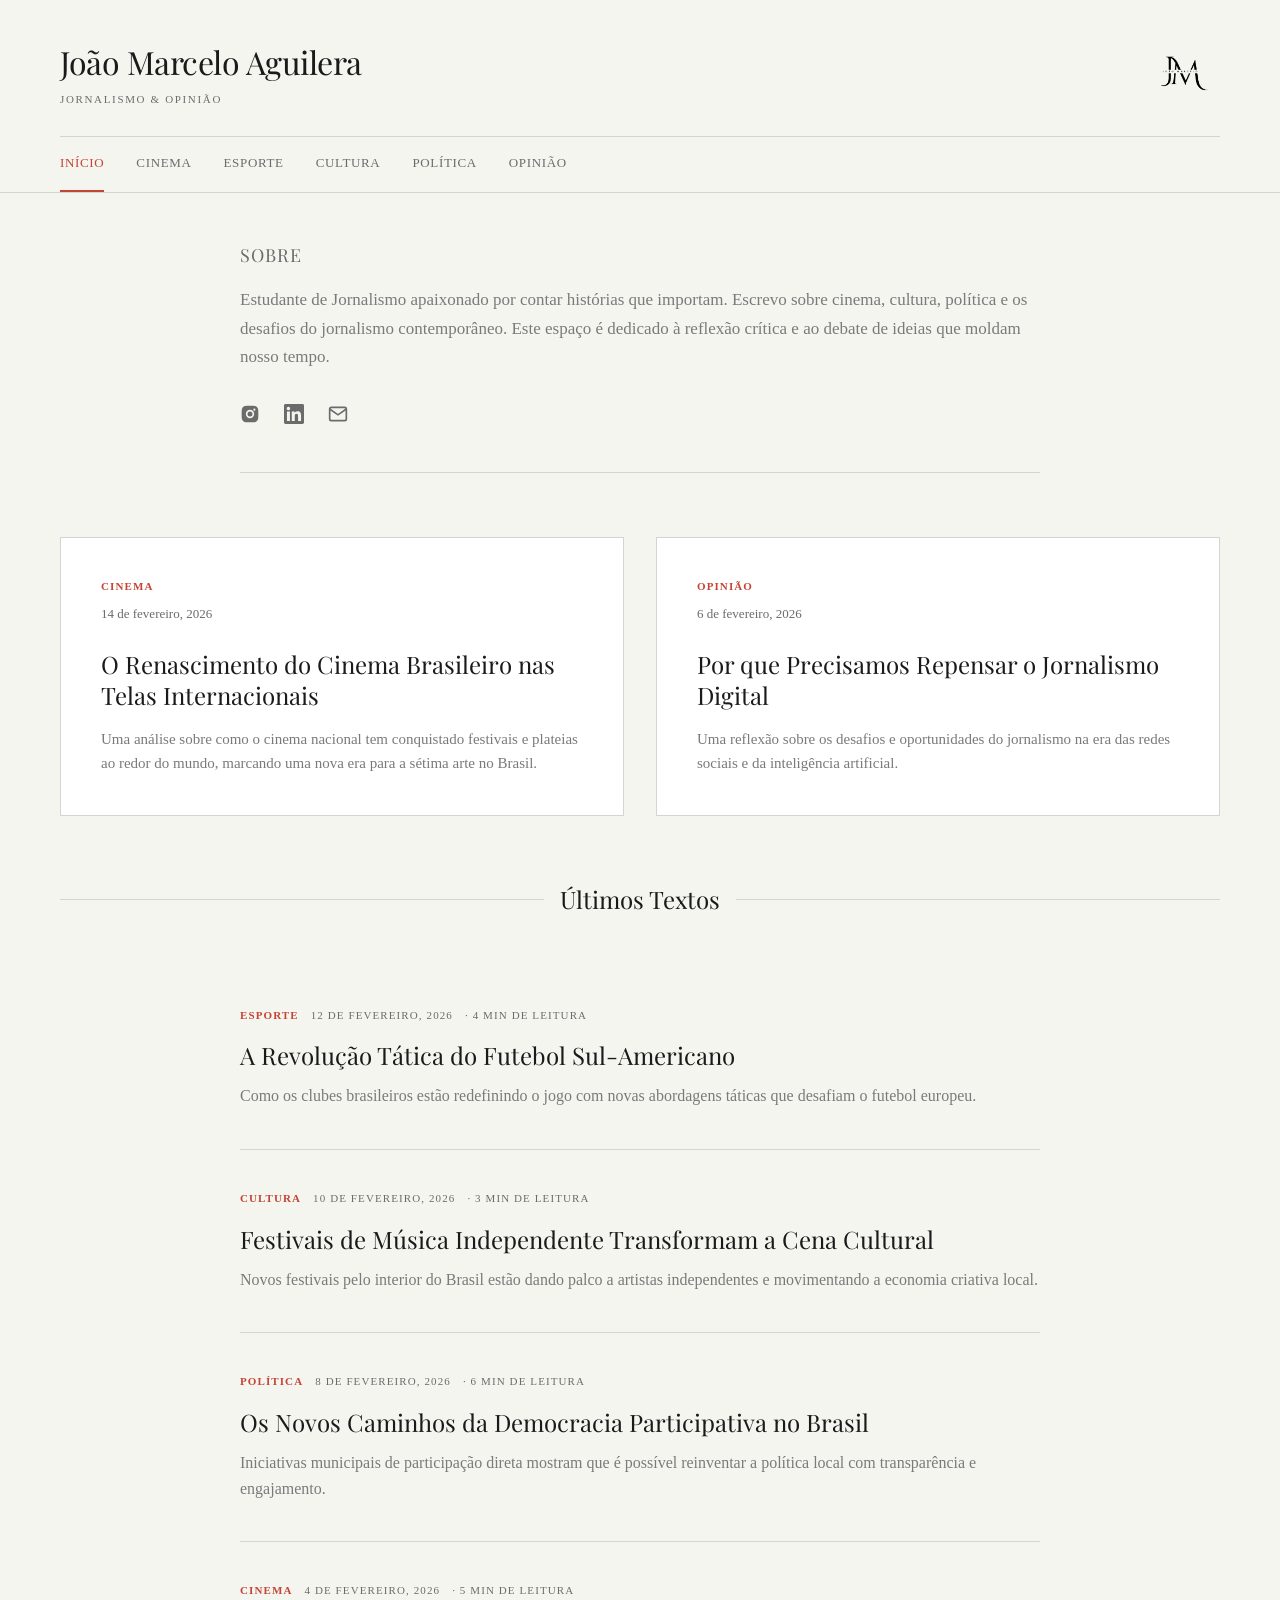
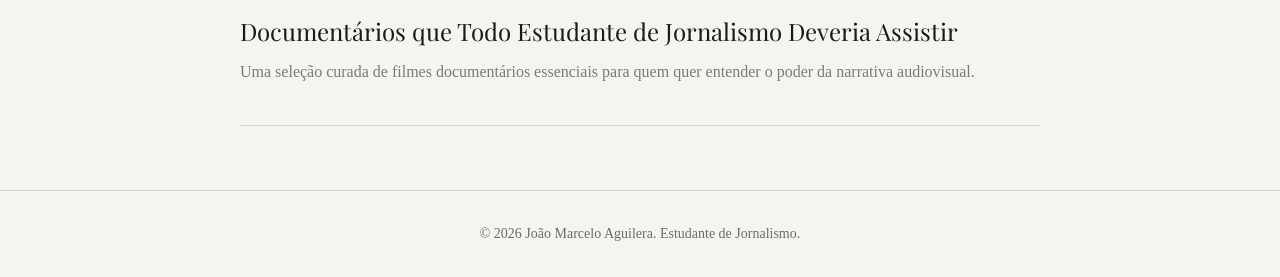
==== index.html @ bf72ec1d "first commit" ====
<!DOCTYPE html>
<html lang="pt-BR">
<head>
    <meta charset="UTF-8">
    <meta name="viewport" content="width=device-width, initial-scale=1.0">
    <title>João Marcelo Aguilera - Blog de Jornalismo</title>
    <link rel="icon" type="image/png" href="src/images/jm-favicon.png">
    <link rel="preconnect" href="https://fonts.googleapis.com">
    <link rel="preconnect" href="https://fonts.gstatic.com" crossorigin>
    <link href="https://fonts.googleapis.com/css2?family=Playfair+Display:wght@400;700&display=swap" rel="stylesheet">
    <link rel="stylesheet" href="css/style.css">
</head>
<body>
    <header>
        <div class="container">
            <a href="index.html" class="logo">
                <img src="src/images/JM-logo.png" alt="JM Logo" class="logo-img">
                <div class="logo-text">
                    <h1>João Marcelo Aguilera</h1>
                    <p>Jornalismo & Opinião</p>
                </div>
            </a>
            <nav>
                <a href="index.html" class="active">Início</a>
                <a href="pages/categorias/cinema.html">Cinema</a>
                <a href="pages/categorias/esporte.html">Esporte</a>
                <a href="pages/categorias/cultura.html">Cultura</a>
                <a href="pages/categorias/politica.html">Política</a>
                <a href="pages/categorias/opiniao.html">Opinião</a>
            </nav>
        </div>
    </header>

    <main class="container">
        <!-- Seção Sobre -->
        <section class="about-section">
            <div class="about-content">
                <h2>Sobre</h2>
                <p>Estudante de Jornalismo apaixonado por contar histórias que importam. Escrevo sobre cinema, cultura, política e os desafios do jornalismo contemporâneo. 
                    Este espaço é dedicado à reflexão crítica e ao debate de ideias que moldam nosso tempo.</p>
                <div class="social-links">
                    <a href="https://www.instagram.com/joaomaguilera?utm_source=ig_web_button_share_sheet&igsh=ZDNlZDc0MzIxNw==" target="_blank" rel="noopener noreferrer">
                        <svg width="20" height="20" viewBox="0 0 24 24" fill="currentColor">
                            <path d="M12 2c2.717 0 3.056.01 4.122.06 1.065.05 1.79.217 2.428.465.66.254 1.216.598 1.772 1.153a4.908 4.908 0 0 1 1.153 1.772c.247.637.415 1.363.465 2.428.047 1.066.06 1.405.06 4.122 0 2.717-.01 3.056-.06 4.122-.05 1.065-.218 1.79-.465 2.428a4.883 4.883 0 0 1-1.153 1.772 4.915 4.915 0 0 1-1.772 1.153c-.637.247-1.363.415-2.428.465-1.066.047-1.405.06-4.122.06-2.717 0-3.056-.01-4.122-.06-1.065-.05-1.79-.218-2.428-.465a4.89 4.89 0 0 1-1.772-1.153 4.904 4.904 0 0 1-1.153-1.772c-.248-.637-.415-1.363-.465-2.428C2.013 15.056 2 14.717 2 12c0-2.717.01-3.056.06-4.122.05-1.066.217-1.79.465-2.428a4.88 4.88 0 0 1 1.153-1.772A4.897 4.897 0 0 1 5.45 2.525c.638-.248 1.362-.415 2.428-.465C8.944 2.013 9.283 2 12 2zm0 5a5 5 0 1 0 0 10 5 5 0 0 0 0-10zm6.5-.25a1.25 1.25 0 0 0-2.5 0 1.25 1.25 0 0 0 2.5 0zM12 9a3 3 0 1 1 0 6 3 3 0 0 1 0-6z"/>
                        </svg>
                    </a>
                    <a href="https://www.linkedin.com/in/jo%C3%A3o-marcelo-aguilera-dalseco-filho-967805289/" target="_blank" rel="noopener noreferrer">
                        <svg width="20" height="20" viewBox="0 0 24 24" fill="currentColor">
                            <path d="M20.447 20.452h-3.554v-5.569c0-1.328-.027-3.037-1.852-3.037-1.853 0-2.136 1.445-2.136 2.939v5.667H9.351V9h3.414v1.561h.046c.477-.9 1.637-1.85 3.37-1.85 3.601 0 4.267 2.37 4.267 5.455v6.286zM5.337 7.433c-1.144 0-2.063-.926-2.063-2.065 0-1.138.92-2.063 2.063-2.063 1.14 0 2.064.925 2.064 2.063 0 1.139-.925 2.065-2.064 2.065zm1.782 13.019H3.555V9h3.564v11.452zM22.225 0H1.771C.792 0 0 .774 0 1.729v20.542C0 23.227.792 24 1.771 24h20.451C23.2 24 24 23.227 24 22.271V1.729C24 .774 23.2 0 22.222 0h.003z"/>
                        </svg>
                    </a>
                    <a href="mailto:jor.jmaguilera@gmail.com">
                        <svg width="20" height="20" viewBox="0 0 24 24" fill="none" stroke="currentColor" stroke-width="2">
                            <path d="M4 4h16c1.1 0 2 .9 2 2v12c0 1.1-.9 2-2 2H4c-1.1 0-2-.9-2-2V6c0-1.1.9-2 2-2z"/>
                            <polyline points="22,6 12,13 2,6"/>
                        </svg>
                    </a>
                </div>
            </div>
        </section>

        <!-- Artigos em Destaque -->
        <section class="featured-section">
            <div class="featured-grid">
                <a href="pages/artigos/artigo1.html" class="featured-card">
                    <span class="category cinema">CINEMA</span>
                    <span class="date">14 de fevereiro, 2026</span>
                    <h2>O Renascimento do Cinema Brasileiro nas Telas Internacionais</h2>
                    <p>Uma análise sobre como o cinema nacional tem conquistado festivais e plateias ao redor do mundo, marcando uma nova era para a sétima arte no Brasil.</p>
                    <span class="read-time">5 min de leitura</span>
                </a>

                <a href="pages/artigos/artigo5.html" class="featured-card">
                    <span class="category opiniao">OPINIÃO</span>
                    <span class="date">6 de fevereiro, 2026</span>
                    <h2>Por que Precisamos Repensar o Jornalismo Digital</h2>
                    <p>Uma reflexão sobre os desafios e oportunidades do jornalismo na era das redes sociais e da inteligência artificial.</p>
                    <span class="read-time">4 min de leitura</span>
                </a>
            </div>
        </section>

        <!-- Separador -->
        <div class="separator">
            <div class="line"></div>
            <h2>Últimos Textos</h2>
            <div class="line"></div>
        </div>

        <!-- Artigos Recentes -->
        <section class="articles-section">
            <a href="pages/artigos/artigo2.html" class="article-card">
                <div class="article-meta">
                    <span class="category esporte">ESPORTE</span>
                    <span class="date">12 de fevereiro, 2026</span>
                    <span class="read-time">· 4 min de leitura</span>
                </div>
                <h2>A Revolução Tática do Futebol Sul-Americano</h2>
                <p>Como os clubes brasileiros estão redefinindo o jogo com novas abordagens táticas que desafiam o futebol europeu.</p>
            </a>

            <a href="pages/artigos/artigo3.html" class="article-card">
                <div class="article-meta">
                    <span class="category cultura">CULTURA</span>
                    <span class="date">10 de fevereiro, 2026</span>
                    <span class="read-time">· 3 min de leitura</span>
                </div>
                <h2>Festivais de Música Independente Transformam a Cena Cultural</h2>
                <p>Novos festivais pelo interior do Brasil estão dando palco a artistas independentes e movimentando a economia criativa local.</p>
            </a>

            <a href="pages/artigos/artigo4.html" class="article-card">
                <div class="article-meta">
                    <span class="category politica">POLÍTICA</span>
                    <span class="date">8 de fevereiro, 2026</span>
                    <span class="read-time">· 6 min de leitura</span>
                </div>
                <h2>Os Novos Caminhos da Democracia Participativa no Brasil</h2>
                <p>Iniciativas municipais de participação direta mostram que é possível reinventar a política local com transparência e engajamento.</p>
            </a>

            <a href="pages/artigos/artigo6.html" class="article-card">
                <div class="article-meta">
                    <span class="category cinema">CINEMA</span>
                    <span class="date">4 de fevereiro, 2026</span>
                    <span class="read-time">· 5 min de leitura</span>
                </div>
                <h2>Documentários que Todo Estudante de Jornalismo Deveria Assistir</h2>
                <p>Uma seleção curada de filmes documentários essenciais para quem quer entender o poder da narrativa audiovisual.</p>
            </a>
        </section>
    </main>

    <footer>
        <div class="container">
            <p>© 2026 João Marcelo Aguilera. Estudante de Jornalismo.</p>
        </div>
    </footer>
</body>
</html>
---- css/style.css ----
* {
    margin: 0;
    padding: 0;
    box-sizing: border-box;
}

:root {
    --bg-color: #f5f5f0;
    --text-color: #1a1a1a;
    --text-muted: #6b6b6b;
    --text-light: #7a7a7a;
    --border-color: #d4d4d4;
    --primary-color: #c44536;
    --card-bg: #ffffff;
}

body {
    font-family: 'Georgia', 'Times New Roman', serif;
    line-height: 1.6;
    color: var(--text-color);
    background: var(--bg-color);
    -webkit-font-smoothing: antialiased;
    -moz-osx-font-smoothing: grayscale;
}

img { max-width: 100%; height: auto; }

h1, h2, h3 { font-family: 'Playfair Display', Georgia, serif; font-weight: 400; }

.container { max-width: 1200px; margin: 0 auto; padding: 0 20px; }

/* Header */
header {
    border-bottom: 1px solid var(--border-color);
    background: var(--bg-color);
    padding: 2rem 0 0;
}

header .container { padding: 0 20px; }

.logo {
    text-decoration: none;
    color: inherit;
    display: flex;
    flex-direction: row-reverse;
    justify-content: space-between;
    align-items: center;
    margin-bottom: 1.5rem;
    touch-action: manipulation;
    -webkit-tap-highlight-color: transparent;
}

.logo:hover h1 { opacity: 0.7; }

.logo-img { width: 80px; height: 80px; object-fit: contain; }

.logo-text h1 {
    font-size: 2rem;
    margin-bottom: 0.25rem;
    transition: opacity 0.3s;
    letter-spacing: -0.5px;
}

.logo-text p {
    font-size: 0.688rem;
    color: var(--text-muted);
    letter-spacing: 0.15em;
    text-transform: uppercase;
}

nav {
    display: flex;
    gap: 2rem;
    border-top: 1px solid var(--border-color);
}

nav a {
    text-decoration: none;
    color: var(--text-muted);
    font-size: 0.813rem;
    text-transform: uppercase;
    letter-spacing: 0.05em;
    transition: color 0.3s;
    padding: 1rem 0;
    border-bottom: 2px solid transparent;
    touch-action: manipulation;
    -webkit-tap-highlight-color: transparent;
}

nav a:hover { color: var(--text-color); }

nav a.active {
    color: var(--primary-color);
    border-bottom-color: var(--primary-color);
}

/* Main */
main { padding: 3rem 20px; }

/* About Section */
.about-section {
    max-width: 800px;
    margin: 0 auto 4rem;
    padding: 3rem 0;
    border-bottom: 1px solid var(--border-color);
}

.about-content h2 {
    font-size: 1.125rem;
    margin-bottom: 1rem;
    letter-spacing: 0.05em;
    text-transform: uppercase;
    color: var(--text-muted);
}

.about-content p {
    font-size: 1.063rem;
    line-height: 1.7;
    color: var(--text-light);
    margin-bottom: 2rem;
}

.social-links { display: flex; gap: 1.5rem; align-items: center; }

.social-links a {
    color: var(--text-muted);
    transition: color 0.3s;
    display: flex;
    touch-action: manipulation;
    -webkit-tap-highlight-color: transparent;
}

.social-links a:hover { color: var(--primary-color); }
.social-links svg { width: 20px; height: 20px; }

/* Featured Section */
.featured-section { margin-bottom: 4rem; }

.featured-grid {
    display: grid;
    grid-template-columns: repeat(auto-fit, minmax(min(100%, 300px), 1fr));
    gap: 2rem;
}

.featured-card,
.article-card {
    text-decoration: none;
    color: inherit;
    display: block;
    touch-action: manipulation;
    -webkit-tap-highlight-color: transparent;
}

.featured-card {
    border: 1px solid var(--border-color);
    padding: 2.5rem;
    transition: box-shadow 0.3s;
    background: var(--card-bg);
}

.featured-card:hover { box-shadow: 0 2px 12px rgba(0,0,0,0.08); }

.featured-card .category {
    display: block;
    font-size: 0.688rem;
    font-weight: 700;
    letter-spacing: 0.1em;
    margin-bottom: 0.5rem;
    text-transform: uppercase;
}

.featured-card .date {
    display: block;
    font-size: 0.813rem;
    color: var(--text-muted);
    margin-bottom: 1.5rem;
}

.featured-card h2 {
    font-size: 1.5rem;
    line-height: 1.3;
    margin-bottom: 1rem;
    transition: opacity 0.3s;
}

.featured-card:hover h2,
.article-card:hover h2 { opacity: 0.7; }

.featured-card p {
    color: var(--text-light);
    line-height: 1.6;
    font-size: 0.938rem;
}

.featured-card .read-time { display: none; }

/* Categories */
.category { color: var(--primary-color); }

/* Separator */
.separator { display: flex; align-items: center; gap: 1rem; margin: 3rem 0; }
.separator .line { flex: 1; height: 1px; background: var(--border-color); }
.separator h2 { font-size: 1.5rem; }

/* Articles Section */
.articles-section { max-width: 800px; margin: 0 auto; }

.article-card {
    padding: 2.5rem 0;
    border-bottom: 1px solid var(--border-color);
    transition: background 0.3s;
}

.article-card:hover { background: rgba(0,0,0,0.01); }

.article-meta {
    display: flex;
    align-items: center;
    gap: 0.75rem;
    margin-bottom: 1rem;
    font-size: 0.688rem;
    text-transform: uppercase;
    letter-spacing: 0.1em;
}

.article-meta .category { font-weight: 700; }
.article-meta .date,
.article-meta .read-time { color: var(--text-muted); }

.article-card h2 {
    font-size: 1.5rem;
    line-height: 1.3;
    margin-bottom: 0.75rem;
    transition: opacity 0.3s;
}

.article-card p { color: var(--text-light); line-height: 1.6; }

/* Article Page */
.article-header,
.articles-section,
.article-content,
.article-footer { max-width: 800px; margin-left: auto; margin-right: auto; }

.article-header { margin-bottom: 3rem; }

.back-link {
    display: inline-flex;
    align-items: center;
    gap: 0.5rem;
    color: var(--text-muted);
    text-decoration: none;
    font-size: 0.875rem;
    margin-bottom: 2rem;
    transition: color 0.3s;
    touch-action: manipulation;
    -webkit-tap-highlight-color: transparent;
}

.back-link:hover { color: var(--text-color); }

.article-header .article-meta { margin-bottom: 1.5rem; }

.article-header h1 {
    font-size: 2.5rem;
    line-height: 1.2;
    margin-bottom: 1.5rem;
}

.article-header .excerpt {
    font-size: 1.125rem;
    font-style: italic;
    color: var(--text-light);
    line-height: 1.7;
}

.article-content {
    border-top: 1px solid var(--border-color);
    padding-top: 2.5rem;
}

.article-content p {
    margin-bottom: 1.5rem;
    line-height: 1.8;
    font-size: 1.063rem;
    text-align: justify;
}

.article-footer {
    margin-top: 3rem;
    border-top: 1px solid var(--border-color);
    padding-top: 2rem;
    text-align: center;
}

.article-footer p { font-size: 0.875rem; color: var(--text-muted); }
.article-footer .author { font-family: Georgia, serif; font-weight: 600; color: var(--text-color); }

/* Category Page */
.category-header { text-align: center; margin-bottom: 4rem; }

.category-header .label {
    font-size: 0.688rem;
    font-weight: 700;
    text-transform: uppercase;
    letter-spacing: 0.1em;
    color: var(--primary-color);
    margin-bottom: 1rem;
}

.category-header h1 { font-size: 3rem; margin-top: 0.5rem; }

/* Footer */
footer {
    border-top: 1px solid var(--border-color);
    margin-top: 4rem;
    padding: 2rem 0;
    text-align: center;
}

footer p { font-size: 0.875rem; color: var(--text-muted); }

/* Responsive */
@media (max-width: 1024px) {
    .container, header .container { padding: 0 15px; }
    main { padding: 2.5rem 15px; }
    .featured-grid { gap: 1.5rem; }
}

@media (max-width: 768px) {
    .logo { gap: 0.75rem; margin-bottom: 1rem; }
    .logo-img { width: 60px; height: 60px; }
    .logo-text h1 { font-size: 1.5rem; }
    .logo-text p { font-size: 0.625rem; }
    
    nav {
        gap: 1.5rem;
        overflow-x: auto;
        -webkit-overflow-scrolling: touch;
        scrollbar-width: none;
    }
    nav::-webkit-scrollbar { display: none; }
    nav a { font-size: 0.75rem; padding: 0.875rem 0; white-space: nowrap; }
    
    main { padding: 2rem 15px; }
    
    .about-section { padding: 2rem 0; margin-bottom: 3rem; }
    .about-content h2,
    .about-content p { font-size: 1rem; }
    .social-links { gap: 1.25rem; }
    
    .featured-section { margin-bottom: 3rem; }
    .featured-grid { grid-template-columns: 1fr; gap: 1.5rem; }
    .featured-card { padding: 2rem; }
    .featured-card h2 { font-size: 1.25rem; }
    .featured-card p { font-size: 0.875rem; }
    
    .separator { margin: 2.5rem 0; }
    .separator h2 { font-size: 1.25rem; }
    
    .article-card { padding: 2rem 0; }
    .article-card h2 { font-size: 1.25rem; }
    .article-meta { font-size: 0.625rem; }
    
    .article-header { margin-bottom: 2rem; }
    .article-header h1 { font-size: 2rem; }
    .article-header .excerpt,
    .article-content p { font-size: 1rem; }
    .article-content { padding-top: 2rem; }
    .article-content p { margin-bottom: 1.25rem; }
    
    .category-header { margin-bottom: 3rem; }
    .category-header h1 { font-size: 2rem; }
    .category-header .label { font-size: 0.625rem; }
    
    footer { margin-top: 3rem; padding: 1.5rem 0; }
}

@media (max-width: 480px) {
    header { padding: 1.5rem 0 0; }
    .logo { gap: 0.625rem; }
    .logo-img { width: 50px; height: 50px; }
    .logo-text h1 { font-size: 1.25rem; }
    .logo-text p { font-size: 0.563rem; }
    
    nav { gap: 1rem; }
    nav a { font-size: 0.688rem; padding: 0.75rem 0; }
    
    main { padding: 1.5rem 10px; }
    .container { padding: 0 10px; }
    
    .about-section { padding: 1.5rem 0; margin-bottom: 2rem; }
    .about-content h2 { font-size: 0.938rem; margin-bottom: 0.75rem; }
    .about-content p { font-size: 0.938rem; margin-bottom: 1.5rem; }
    .social-links { gap: 1rem; }
    .social-links svg { width: 18px; height: 18px; }
    
    .featured-section { margin-bottom: 2rem; }
    .featured-card { padding: 1.5rem; }
    .featured-card .category { font-size: 0.625rem; margin-bottom: 0.375rem; }
    .featured-card .date { font-size: 0.75rem; margin-bottom: 1rem; }
    .featured-card h2 { font-size: 1.125rem; margin-bottom: 0.75rem; }
    .featured-card p { font-size: 0.813rem; line-height: 1.5; }
    
    .separator { margin: 2rem 0; }
    .separator h2 { font-size: 1.125rem; }
    
    .article-card { padding: 1.5rem 0; }
    .article-card h2 { font-size: 1.125rem; margin-bottom: 0.5rem; }
    .article-card p { font-size: 0.875rem; }
    .article-meta { font-size: 0.563rem; gap: 0.5rem; margin-bottom: 0.75rem; }
    
    .back-link { font-size: 0.813rem; margin-bottom: 1.5rem; }
    .article-header { margin-bottom: 1.5rem; }
    .article-header h1 { font-size: 1.5rem; margin-bottom: 1rem; }
    .article-header .excerpt { font-size: 0.938rem; }
    .article-content { padding-top: 1.5rem; }
    .article-content p { font-size: 0.938rem; line-height: 1.7; margin-bottom: 1rem; }
    .article-footer { margin-top: 2rem; padding-top: 1.5rem; }
    
    .category-header { margin-bottom: 2rem; }
    .category-header .label { font-size: 0.563rem; }
    .category-header h1 { font-size: 1.75rem; }
    
    footer { margin-top: 2rem; padding: 1.25rem 0; }
    footer p { font-size: 0.813rem; }
}
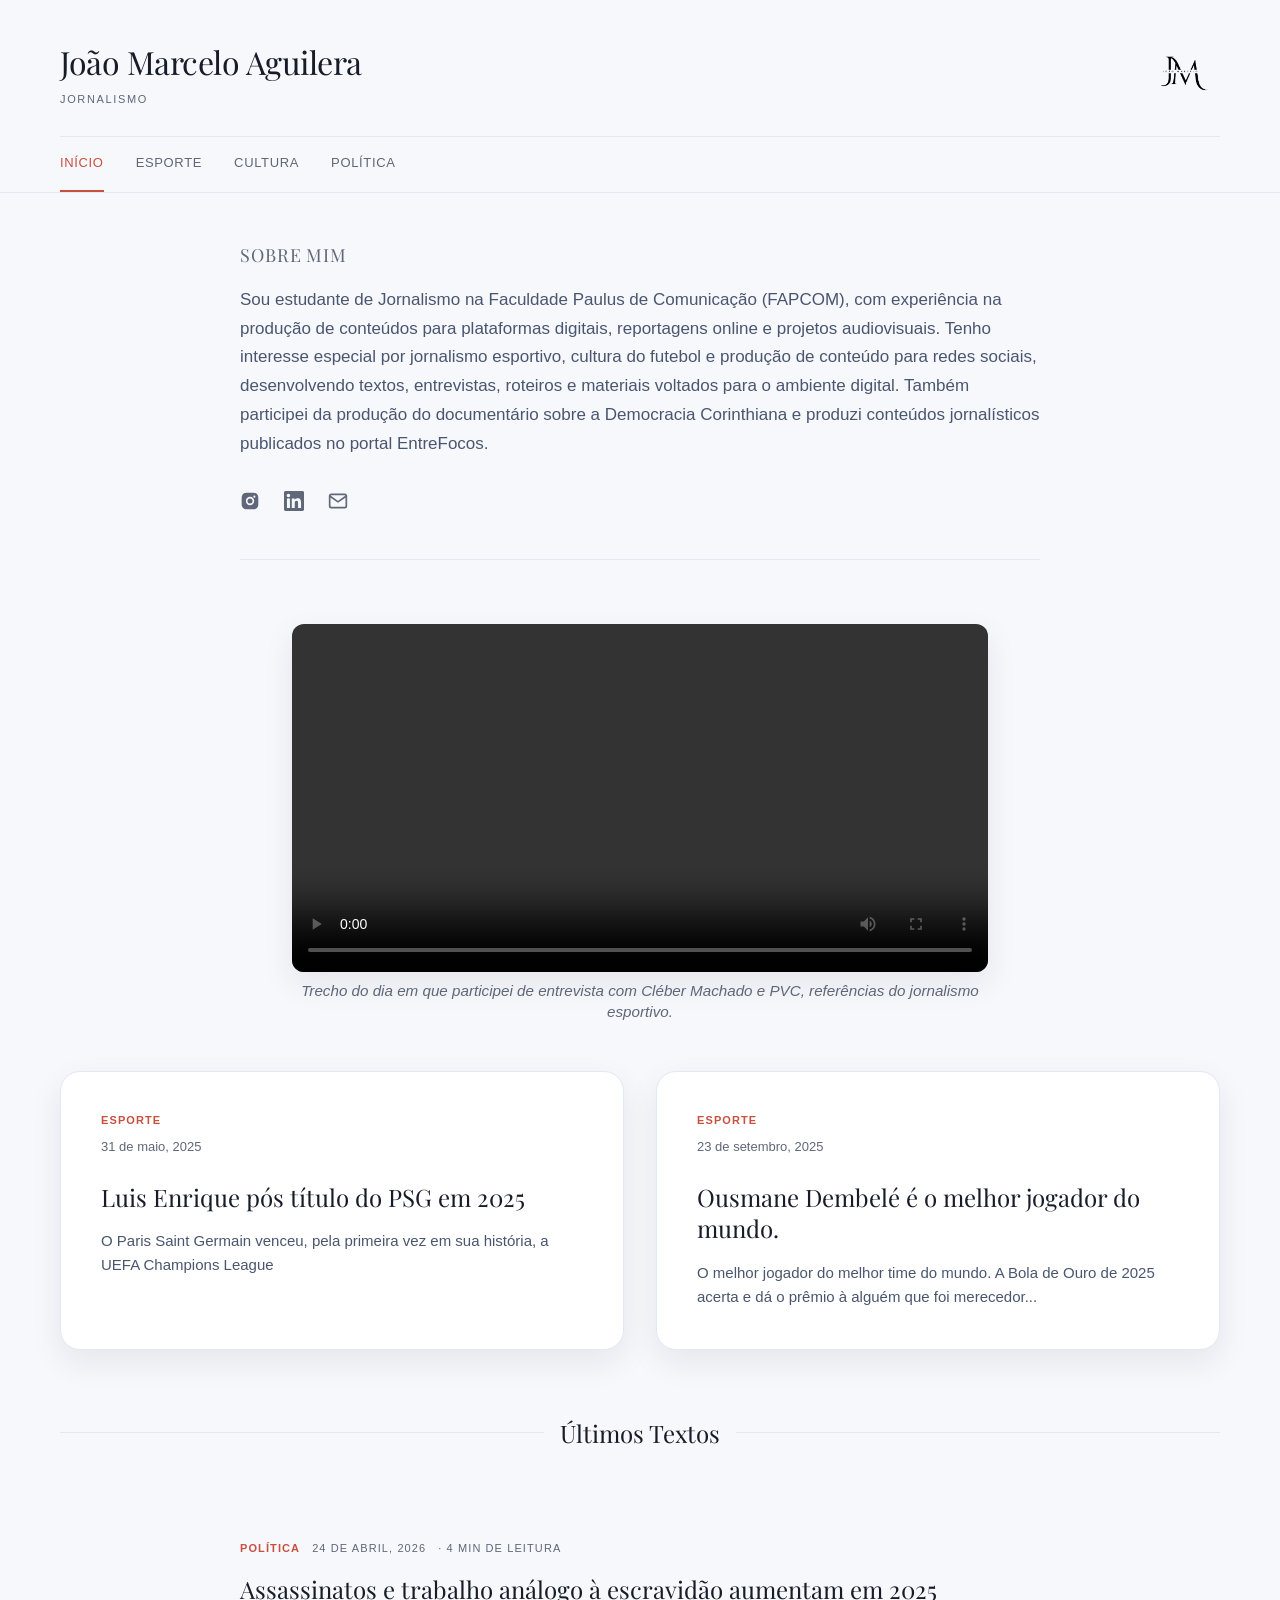
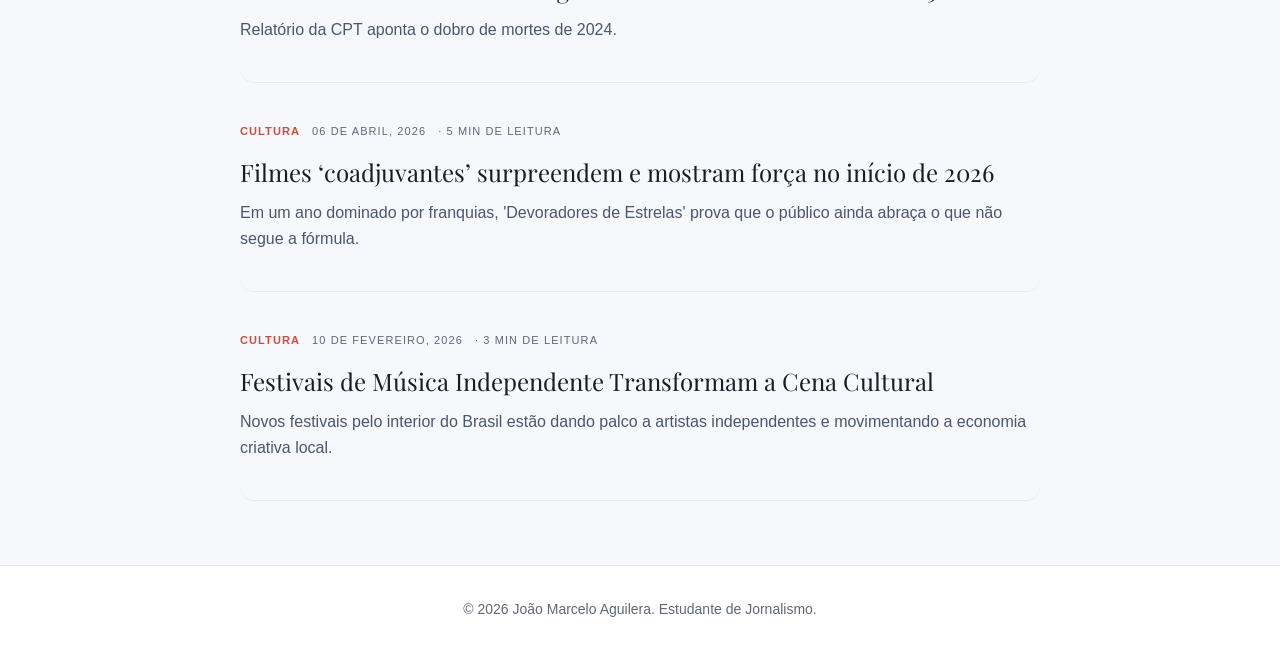
==== commit 4fb7047b: "Site completo" ====
--- a/index.html
+++ b/index.html
@@ -8,7 +8,7 @@
     <link rel="preconnect" href="https://fonts.googleapis.com">
     <link rel="preconnect" href="https://fonts.gstatic.com" crossorigin>
     <link href="https://fonts.googleapis.com/css2?family=Playfair+Display:wght@400;700&display=swap" rel="stylesheet">
-    <link rel="stylesheet" href="css/style.css">
+    <link rel="stylesheet" href="./css/style.css">
 </head>
 <body>
     <header>
@@ -17,16 +17,14 @@
                 <img src="src/images/JM-logo.png" alt="JM Logo" class="logo-img">
                 <div class="logo-text">
                     <h1>João Marcelo Aguilera</h1>
-                    <p>Jornalismo & Opinião</p>
+                    <p>Jornalismo</p>
                 </div>
             </a>
             <nav>
                 <a href="index.html" class="active">Início</a>
-                <a href="pages/categorias/cinema.html">Cinema</a>
                 <a href="pages/categorias/esporte.html">Esporte</a>
                 <a href="pages/categorias/cultura.html">Cultura</a>
                 <a href="pages/categorias/politica.html">Política</a>
-                <a href="pages/categorias/opiniao.html">Opinião</a>
             </nav>
         </div>
     </header>
@@ -35,9 +33,10 @@
         <!-- Seção Sobre -->
         <section class="about-section">
             <div class="about-content">
-                <h2>Sobre</h2>
-                <p>Estudante de Jornalismo apaixonado por contar histórias que importam. Escrevo sobre cinema, cultura, política e os desafios do jornalismo contemporâneo. 
-                    Este espaço é dedicado à reflexão crítica e ao debate de ideias que moldam nosso tempo.</p>
+                <h2>Sobre mim</h2>
+                <p>Sou estudante de Jornalismo na Faculdade Paulus de Comunicação (FAPCOM), com experiência na produção de conteúdos para plataformas digitais, reportagens online e projetos audiovisuais.
+Tenho interesse especial por jornalismo esportivo, cultura do futebol e produção de conteúdo para redes sociais, desenvolvendo textos, entrevistas, roteiros e materiais voltados para o ambiente digital.
+Também participei da produção do documentário sobre a Democracia Corinthiana e produzi conteúdos jornalísticos publicados no portal EntreFocos.</p>
                 <div class="social-links">
                     <a href="https://www.instagram.com/joaomaguilera?utm_source=ig_web_button_share_sheet&igsh=ZDNlZDc0MzIxNw==" target="_blank" rel="noopener noreferrer">
                         <svg width="20" height="20" viewBox="0 0 24 24" fill="currentColor">
@@ -58,23 +57,34 @@
                 </div>
             </div>
         </section>
+        
+
+    <!-- Vídeo de Entrevista -->
+    <section class="video-section">
+        <figure class="video-interview">
+            <video controls>
+                <source src="src/videos/video entrevista.mp4" type="video/mp4">
+            </video>
+            <figcaption class="video-caption">Trecho do dia em que participei de entrevista com Cléber Machado e PVC, referências do jornalismo esportivo.</figcaption>
+        </figure>
+    </section>
 
         <!-- Artigos em Destaque -->
         <section class="featured-section">
             <div class="featured-grid">
-                <a href="pages/artigos/artigo1.html" class="featured-card">
-                    <span class="category cinema">CINEMA</span>
-                    <span class="date">14 de fevereiro, 2026</span>
-                    <h2>O Renascimento do Cinema Brasileiro nas Telas Internacionais</h2>
-                    <p>Uma análise sobre como o cinema nacional tem conquistado festivais e plateias ao redor do mundo, marcando uma nova era para a sétima arte no Brasil.</p>
-                    <span class="read-time">5 min de leitura</span>
+                <a href="pages/artigos/artigo2.html" class="featured-card">
+                    <span class="category esporte">ESPORTE</span>
+                    <span class="date">31 de maio, 2025</span>
+                    <h2>Luis Enrique pós título do PSG em 2025</h2>
+                    <p>O Paris Saint Germain venceu, pela primeira vez em sua história, a UEFA Champions League</p>
+                    <span class="read-time">3 min de leitura</span>
                 </a>
 
                 <a href="pages/artigos/artigo5.html" class="featured-card">
-                    <span class="category opiniao">OPINIÃO</span>
-                    <span class="date">6 de fevereiro, 2026</span>
-                    <h2>Por que Precisamos Repensar o Jornalismo Digital</h2>
-                    <p>Uma reflexão sobre os desafios e oportunidades do jornalismo na era das redes sociais e da inteligência artificial.</p>
+                    <span class="category esporte">ESPORTE</span>
+                    <span class="date">23 de setembro, 2025</span>
+                    <h2>Ousmane Dembelé é o melhor jogador do mundo.</h2>
+                    <p> O melhor jogador do melhor time do mundo. A Bola de Ouro de 2025 acerta e dá o prêmio à alguém que foi merecedor...</p>
                     <span class="read-time">4 min de leitura</span>
                 </a>
             </div>
@@ -89,14 +99,24 @@
 
         <!-- Artigos Recentes -->
         <section class="articles-section">
-            <a href="pages/artigos/artigo2.html" class="article-card">
+            <a href="pages/artigos/artigo4.html" class="article-card">
                 <div class="article-meta">
-                    <span class="category esporte">ESPORTE</span>
-                    <span class="date">12 de fevereiro, 2026</span>
+                    <span class="category politica">POLÍTICA</span>
+                    <span class="date">24 de abril, 2026</span>
                     <span class="read-time">· 4 min de leitura</span>
                 </div>
-                <h2>A Revolução Tática do Futebol Sul-Americano</h2>
-                <p>Como os clubes brasileiros estão redefinindo o jogo com novas abordagens táticas que desafiam o futebol europeu.</p>
+                <h2>Assassinatos e trabalho análogo à escravidão aumentam em 2025</h2>
+                <p>Relatório da CPT aponta o dobro de mortes de 2024.</p>
+            </a>
+
+            <a href="pages/artigos/artigo1.html" class="article-card">
+                <div class="article-meta">
+                    <span class="category cultura">CULTURA</span>
+                    <span class="date">06 de abril, 2026</span>
+                    <span class="read-time">· 5 min de leitura</span>
+                </div>
+                <h2>Filmes ‘coadjuvantes’ surpreendem e mostram força no início de 2026</h2>
+                <p>Em um ano dominado por franquias, 'Devoradores de Estrelas' prova que o público ainda abraça o que não segue a fórmula.</p>
             </a>
 
             <a href="pages/artigos/artigo3.html" class="article-card">
@@ -108,26 +128,6 @@
                 <h2>Festivais de Música Independente Transformam a Cena Cultural</h2>
                 <p>Novos festivais pelo interior do Brasil estão dando palco a artistas independentes e movimentando a economia criativa local.</p>
             </a>
-
-            <a href="pages/artigos/artigo4.html" class="article-card">
-                <div class="article-meta">
-                    <span class="category politica">POLÍTICA</span>
-                    <span class="date">8 de fevereiro, 2026</span>
-                    <span class="read-time">· 6 min de leitura</span>
-                </div>
-                <h2>Os Novos Caminhos da Democracia Participativa no Brasil</h2>
-                <p>Iniciativas municipais de participação direta mostram que é possível reinventar a política local com transparência e engajamento.</p>
-            </a>
-
-            <a href="pages/artigos/artigo6.html" class="article-card">
-                <div class="article-meta">
-                    <span class="category cinema">CINEMA</span>
-                    <span class="date">4 de fevereiro, 2026</span>
-                    <span class="read-time">· 5 min de leitura</span>
-                </div>
-                <h2>Documentários que Todo Estudante de Jornalismo Deveria Assistir</h2>
-                <p>Uma seleção curada de filmes documentários essenciais para quem quer entender o poder da narrativa audiovisual.</p>
-            </a>
         </section>
     </main>
 
--- a/css/style.css
+++ b/css/style.css
@@ -5,17 +5,21 @@
 }
 
 :root {
-    --bg-color: #f5f5f0;
-    --text-color: #1a1a1a;
-    --text-muted: #6b6b6b;
-    --text-light: #7a7a7a;
-    --border-color: #d4d4d4;
-    --primary-color: #c44536;
+    --bg-color: #f7f8fc;
+    --text-color: #171c28;
+    --text-muted: #5f6778;
+    --text-light: #4a566f;
+    --border-color: #e3e8f2;
+    --primary-color: #c7503f;
     --card-bg: #ffffff;
+    --shadow-soft: 0 12px 32px rgba(17, 24, 39, 0.08);
+    --shadow-hover: 0 18px 36px rgba(17, 24, 39, 0.12);
+    --radius-md: 14px;
+    --radius-lg: 20px;
 }
 
 body {
-    font-family: 'Georgia', 'Times New Roman', serif;
+    font-family: 'Inter', 'Segoe UI', -apple-system, BlinkMacSystemFont, 'Helvetica Neue', Arial, sans-serif;
     line-height: 1.6;
     color: var(--text-color);
     background: var(--bg-color);
@@ -23,6 +27,8 @@
     -moz-osx-font-smoothing: grayscale;
 }
 
+html { scroll-behavior: smooth; }
+
 img { max-width: 100%; height: auto; }
 
 h1, h2, h3 { font-family: 'Playfair Display', Georgia, serif; font-weight: 400; }
@@ -32,8 +38,12 @@
 /* Header */
 header {
     border-bottom: 1px solid var(--border-color);
-    background: var(--bg-color);
+    background: rgba(247, 248, 252, 0.92);
+    backdrop-filter: blur(12px);
     padding: 2rem 0 0;
+    position: sticky;
+    top: 0;
+    z-index: 10;
 }
 
 header .container { padding: 0 20px; }
@@ -72,6 +82,7 @@
     display: flex;
     gap: 2rem;
     border-top: 1px solid var(--border-color);
+    align-items: center;
 }
 
 nav a {
@@ -80,7 +91,7 @@
     font-size: 0.813rem;
     text-transform: uppercase;
     letter-spacing: 0.05em;
-    transition: color 0.3s;
+    transition: color 0.25s ease, border-color 0.25s ease;
     padding: 1rem 0;
     border-bottom: 2px solid transparent;
     touch-action: manipulation;
@@ -154,11 +165,16 @@
 .featured-card {
     border: 1px solid var(--border-color);
     padding: 2.5rem;
-    transition: box-shadow 0.3s;
+    transition: box-shadow 0.25s ease, transform 0.25s ease;
     background: var(--card-bg);
-}
-
-.featured-card:hover { box-shadow: 0 2px 12px rgba(0,0,0,0.08); }
+    border-radius: var(--radius-lg);
+    box-shadow: var(--shadow-soft);
+}
+
+.featured-card:hover {
+    box-shadow: var(--shadow-hover);
+    transform: translateY(-4px);
+}
 
 .featured-card .category {
     display: block;
@@ -208,10 +224,14 @@
 .article-card {
     padding: 2.5rem 0;
     border-bottom: 1px solid var(--border-color);
-    transition: background 0.3s;
-}
-
-.article-card:hover { background: rgba(0,0,0,0.01); }
+    transition: background 0.25s ease, padding-left 0.25s ease;
+    border-radius: var(--radius-md);
+}
+
+.article-card:hover {
+    background: rgba(255, 255, 255, 0.85);
+    padding-left: 1rem;
+}
 
 .article-meta {
     display: flex;
@@ -245,27 +265,60 @@
 .article-header { margin-bottom: 3rem; }
 
 .back-link {
-    display: inline-flex;
+}
+    
+
+/* Vídeo de entrevista centralizado */
+.video-section {
+    margin: 0 0 3rem;
+}
+
+.video-interview {
+    margin: 0;
+    padding: 0;
+    display: flex;
+    flex-direction: column;
     align-items: center;
-    gap: 0.5rem;
-    color: var(--text-muted);
-    text-decoration: none;
-    font-size: 0.875rem;
-    margin-bottom: 2rem;
-    transition: color 0.3s;
-    touch-action: manipulation;
-    -webkit-tap-highlight-color: transparent;
-}
-
-.back-link:hover { color: var(--text-color); }
+}
+
+.video-interview video {
+    width: 60%;
+    max-width: 720px;
+    border-radius: 12px;
+    box-shadow: var(--shadow-soft);
+}
+
+.video-caption {
+    text-align: center;
+    color: var(--text-muted);
+    font-size: 0.95rem;
+    width: 60%;
+    max-width: 720px;
+    margin-top: 0.5rem;
+    line-height: 1.4;
+    font-style: italic;
+}
+
+@media (max-width: 768px) {
+    .video-interview video,
+    .video-caption { width: 100%; }
+}
+.back-link:hover {
+    color: var(--text-color);
+    border-color: #cfd7e8;
+    background: #fdfdff;
+}
 
 .article-header .article-meta { margin-bottom: 1.5rem; }
 
 .article-header h1 {
-    font-size: 2.5rem;
+    font-size: 2.6rem;
     line-height: 1.2;
     margin-bottom: 1.5rem;
 }
+
+.article-hero { margin: 1rem 0 1.5rem; }
+.article-hero img { width: 100%; max-width: 900px; display: block; margin: 0 auto; border-radius: 12px; box-shadow: var(--shadow-soft); }
 
 .article-header .excerpt {
     font-size: 1.125rem;
@@ -275,15 +328,18 @@
 }
 
 .article-content {
-    border-top: 1px solid var(--border-color);
-    padding-top: 2.5rem;
+    border: 1px solid var(--border-color);
+    padding: 2.5rem;
+    background: var(--card-bg);
+    border-radius: var(--radius-lg);
+    box-shadow: var(--shadow-soft);
 }
 
 .article-content p {
     margin-bottom: 1.5rem;
     line-height: 1.8;
     font-size: 1.063rem;
-    text-align: justify;
+    text-align: left;
 }
 
 .article-footer {
@@ -316,6 +372,7 @@
     margin-top: 4rem;
     padding: 2rem 0;
     text-align: center;
+    background: #ffffff;
 }
 
 footer p { font-size: 0.875rem; color: var(--text-muted); }
@@ -351,7 +408,7 @@
     
     .featured-section { margin-bottom: 3rem; }
     .featured-grid { grid-template-columns: 1fr; gap: 1.5rem; }
-    .featured-card { padding: 2rem; }
+    .featured-card { padding: 2rem; border-radius: var(--radius-md); }
     .featured-card h2 { font-size: 1.25rem; }
     .featured-card p { font-size: 0.875rem; }
     
@@ -366,7 +423,7 @@
     .article-header h1 { font-size: 2rem; }
     .article-header .excerpt,
     .article-content p { font-size: 1rem; }
-    .article-content { padding-top: 2rem; }
+    .article-content { padding: 2rem 1.5rem; }
     .article-content p { margin-bottom: 1.25rem; }
     
     .category-header { margin-bottom: 3rem; }
@@ -414,7 +471,7 @@
     .article-header { margin-bottom: 1.5rem; }
     .article-header h1 { font-size: 1.5rem; margin-bottom: 1rem; }
     .article-header .excerpt { font-size: 0.938rem; }
-    .article-content { padding-top: 1.5rem; }
+    .article-content { padding: 1.5rem 1.1rem; }
     .article-content p { font-size: 0.938rem; line-height: 1.7; margin-bottom: 1rem; }
     .article-footer { margin-top: 2rem; padding-top: 1.5rem; }
     
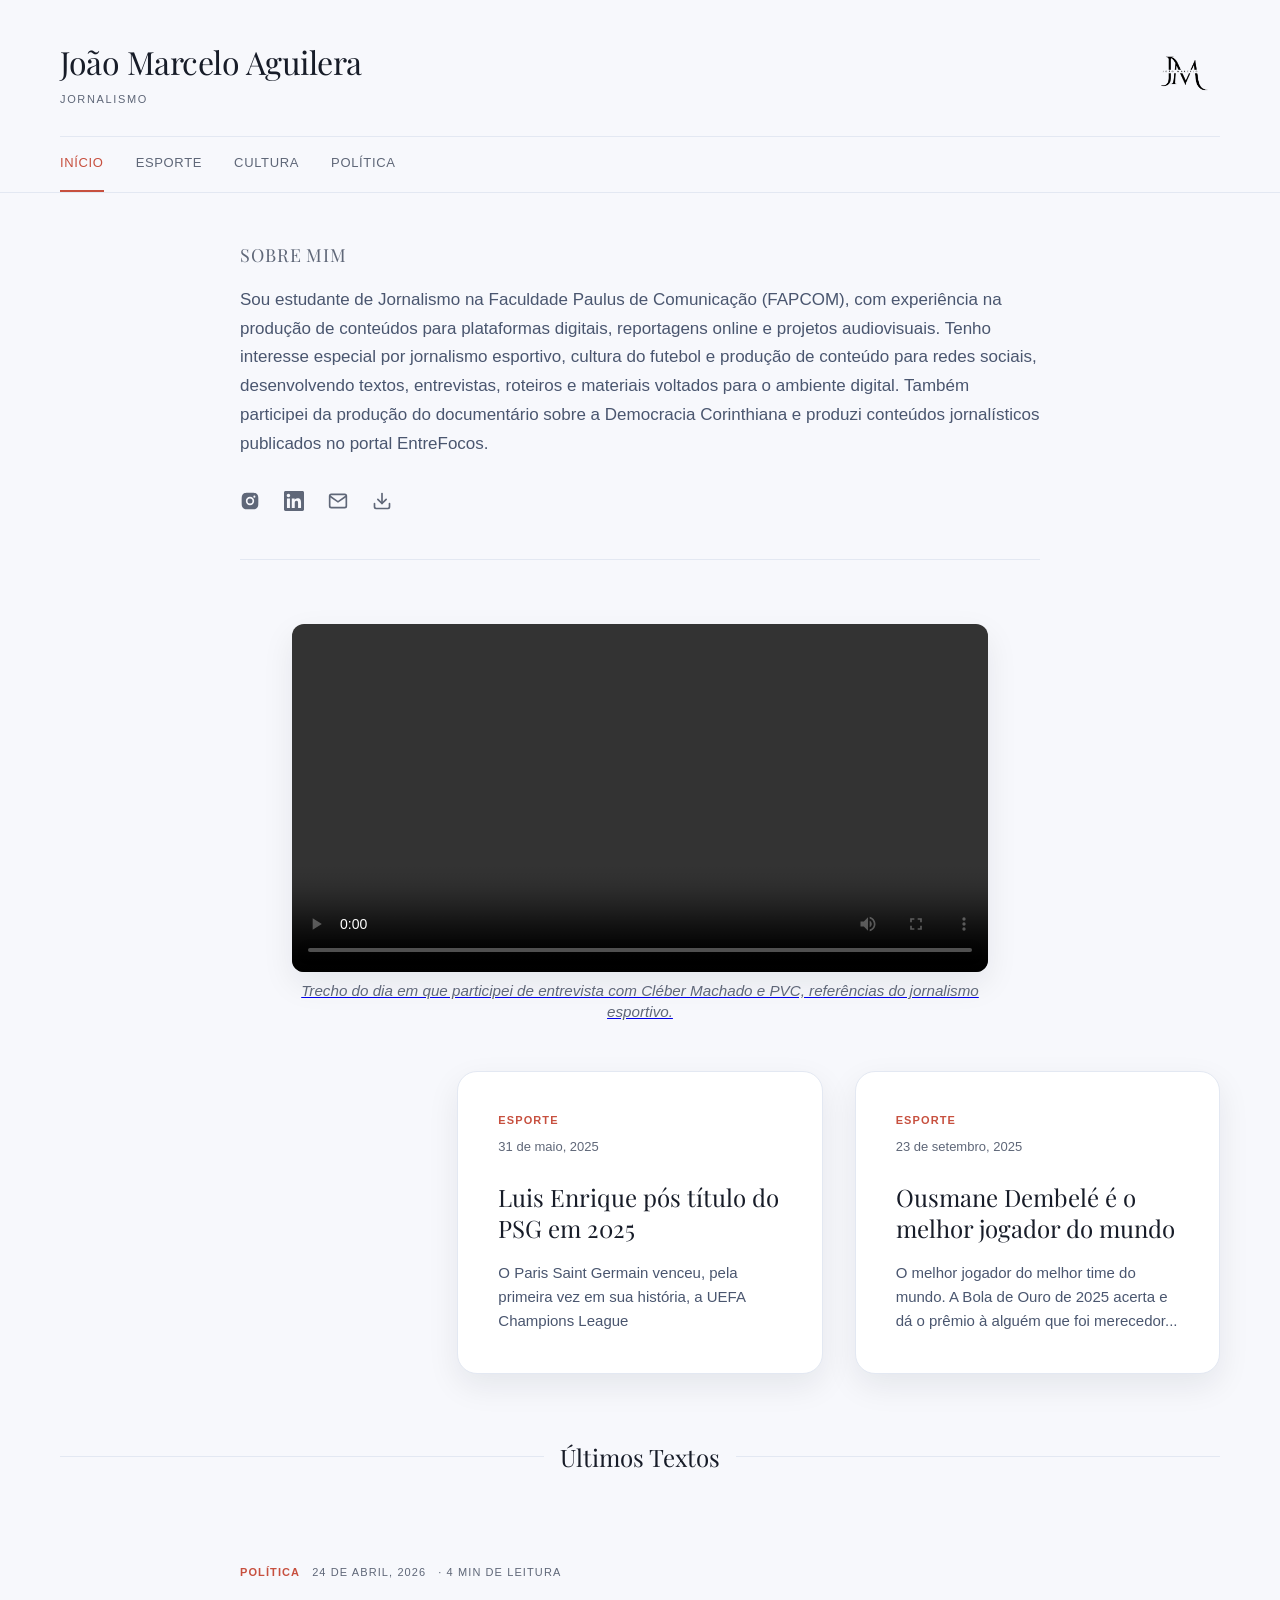
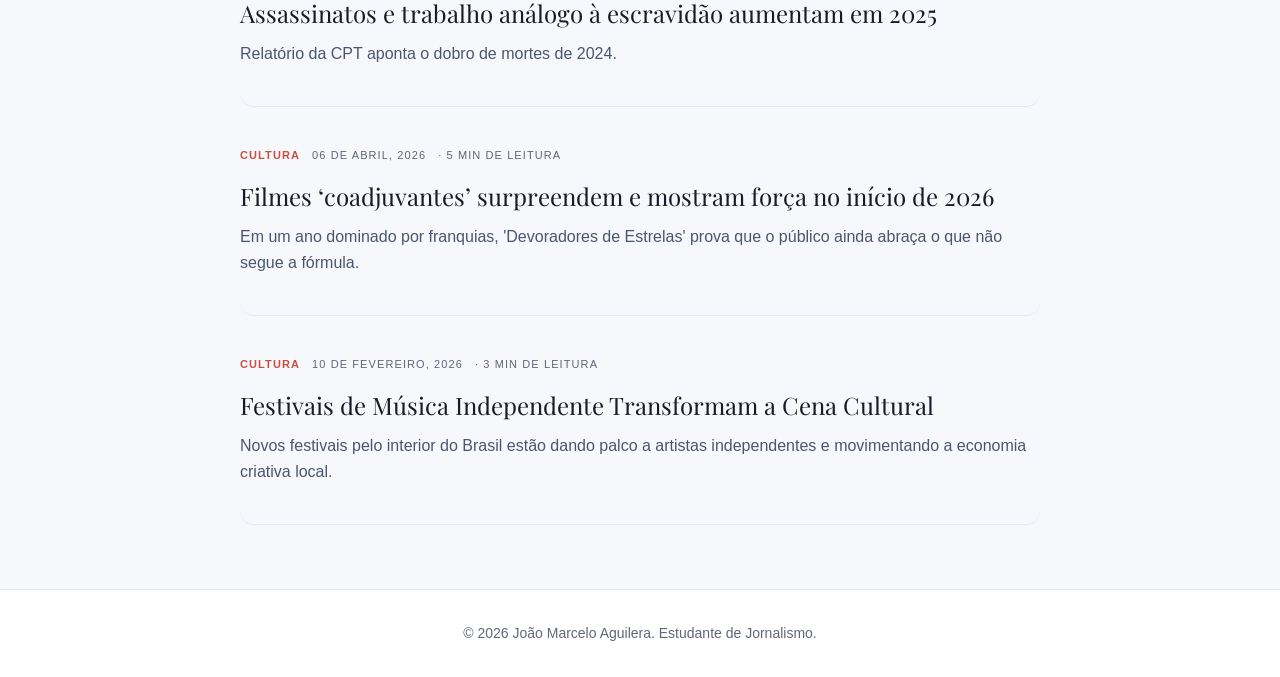
==== commit 1f93f2ed: "Currículo add" ====
--- a/index.html
+++ b/index.html
@@ -54,6 +54,13 @@
                             <polyline points="22,6 12,13 2,6"/>
                         </svg>
                     </a>
+                        <!-- Novo: download do currículo -->
+                    <a href="src/docs/curriculo.pdf" download title="Baixar currículo">
+                        <svg width="20" height="20" viewBox="0 0 24 24" fill="none" stroke="currentColor" stroke-width="2" stroke-linecap="round" stroke-linejoin="round">
+                            <path d="M21 15v4a2 2 0 0 1-2 2H5a2 2 0 0 1-2-2v-4"/>
+                            <polyline points="7 10 12 15 17 10"/>
+                                <line x1="12" y1="15" x2="12" y2="3"/>
+                        </svg>
                 </div>
             </div>
         </section>
@@ -83,7 +90,7 @@
                 <a href="pages/artigos/artigo5.html" class="featured-card">
                     <span class="category esporte">ESPORTE</span>
                     <span class="date">23 de setembro, 2025</span>
-                    <h2>Ousmane Dembelé é o melhor jogador do mundo.</h2>
+                    <h2>Ousmane Dembelé é o melhor jogador do mundo</h2>
                     <p> O melhor jogador do melhor time do mundo. A Bola de Ouro de 2025 acerta e dá o prêmio à alguém que foi merecedor...</p>
                     <span class="read-time">4 min de leitura</span>
                 </a>
--- a/css/style.css
+++ b/css/style.css
@@ -263,8 +263,15 @@
 .article-footer { max-width: 800px; margin-left: auto; margin-right: auto; }
 
 .article-header { margin-bottom: 3rem; }
-
 .back-link {
+    display: inline-block;
+    margin-bottom: 2rem;
+    font-size: 1rem;
+    color: var(--text-muted);
+    text-decoration: none;
+    border-bottom: 1px solid transparent;
+    transition: color 0.25s ease, border-color 0.25s ease, background 0.25s ease;
+    padding-bottom: 2px;
 }
     
 
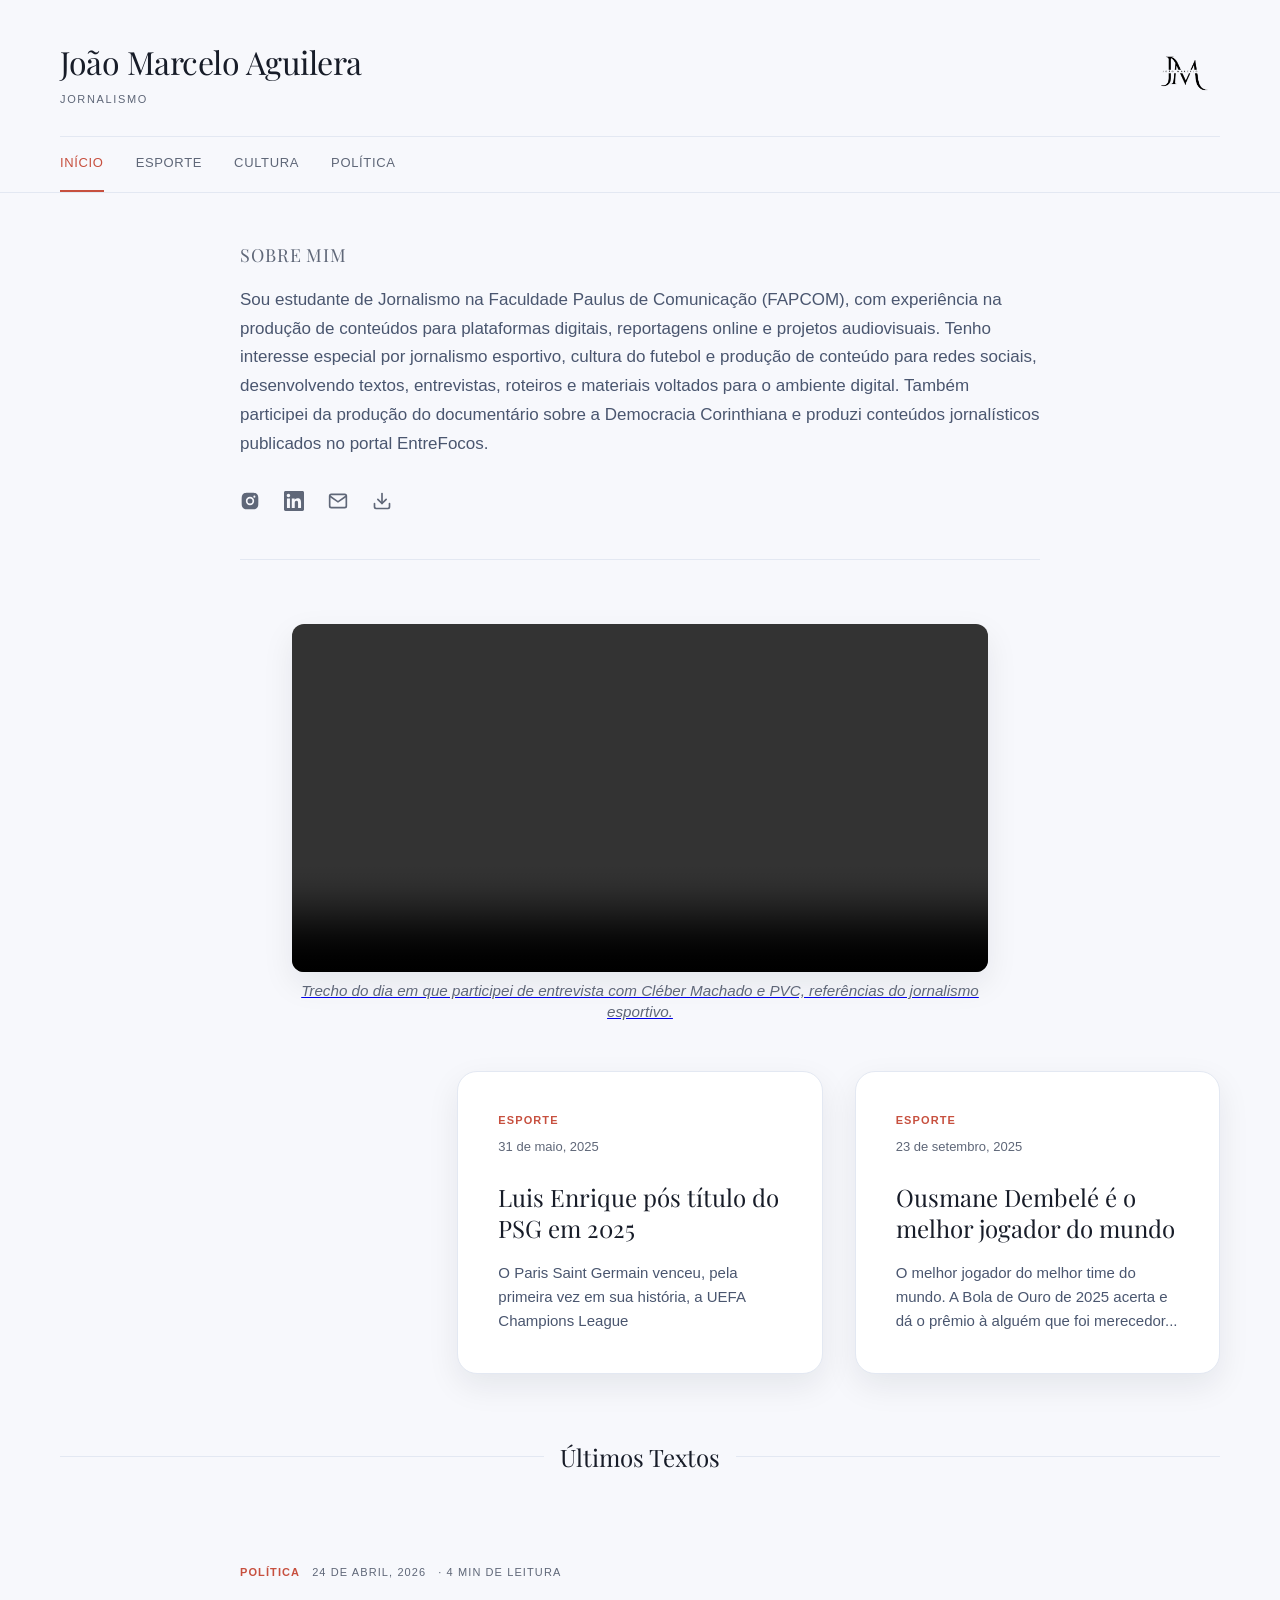
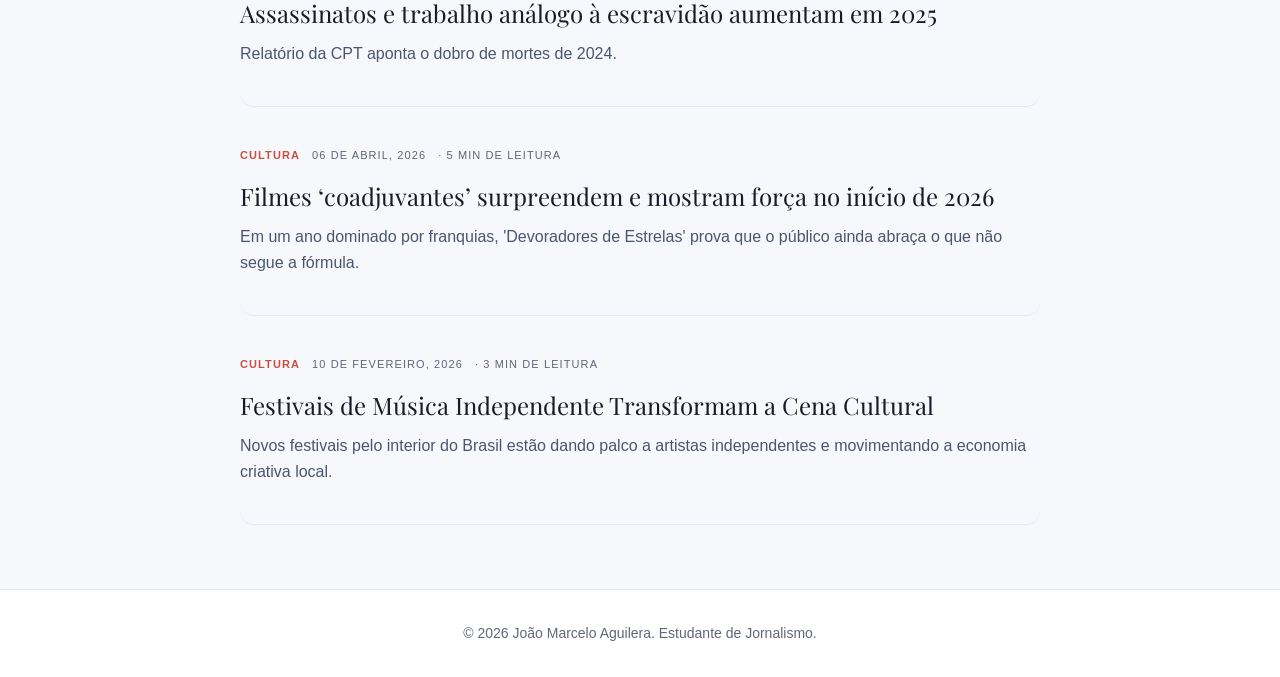
==== commit e3b17251: "link do currículo add" ====
--- a/index.html
+++ b/index.html
@@ -55,7 +55,7 @@
                         </svg>
                     </a>
                         <!-- Novo: download do currículo -->
-                    <a href="src/docs/curriculo.pdf" download title="Baixar currículo">
+                    <a href="./src/Curriculo_Joao_Marcelo_OCR.pdf" download title="Baixar currículo">
                         <svg width="20" height="20" viewBox="0 0 24 24" fill="none" stroke="currentColor" stroke-width="2" stroke-linecap="round" stroke-linejoin="round">
                             <path d="M21 15v4a2 2 0 0 1-2 2H5a2 2 0 0 1-2-2v-4"/>
                             <polyline points="7 10 12 15 17 10"/>
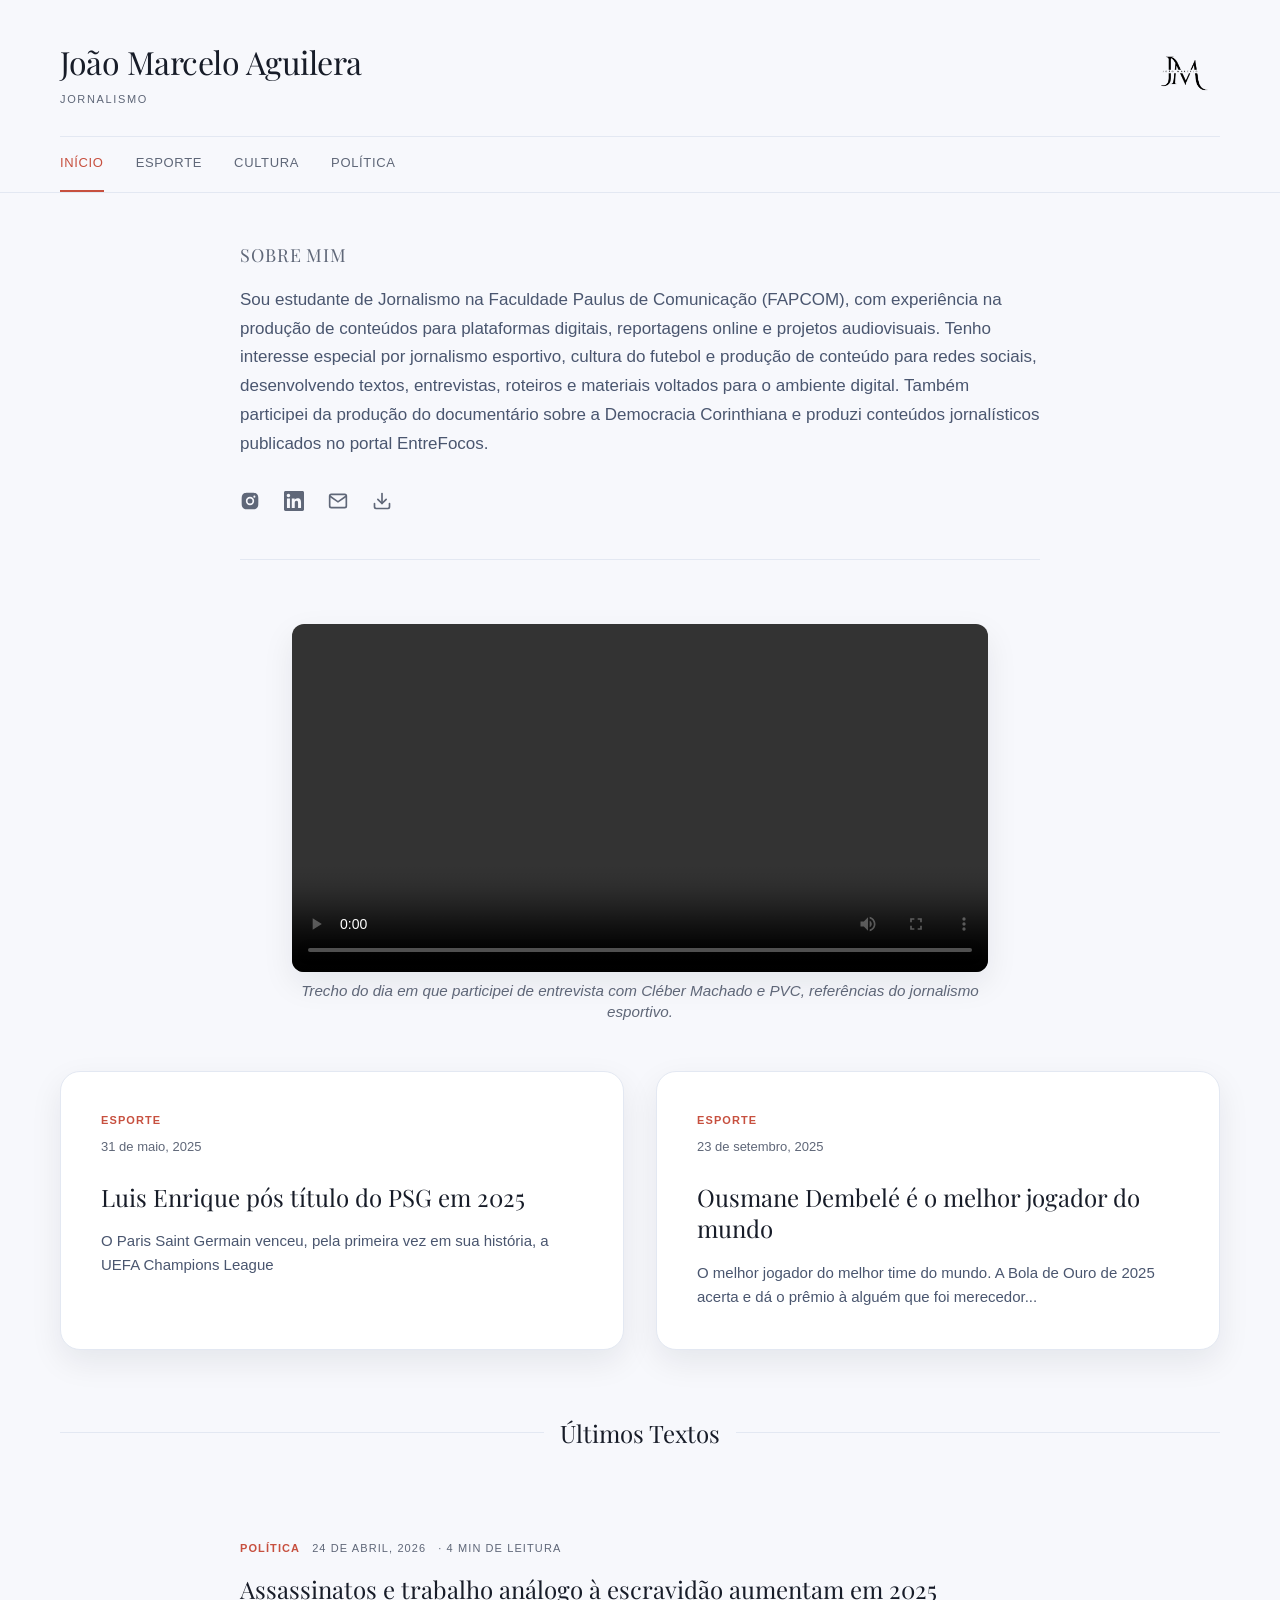
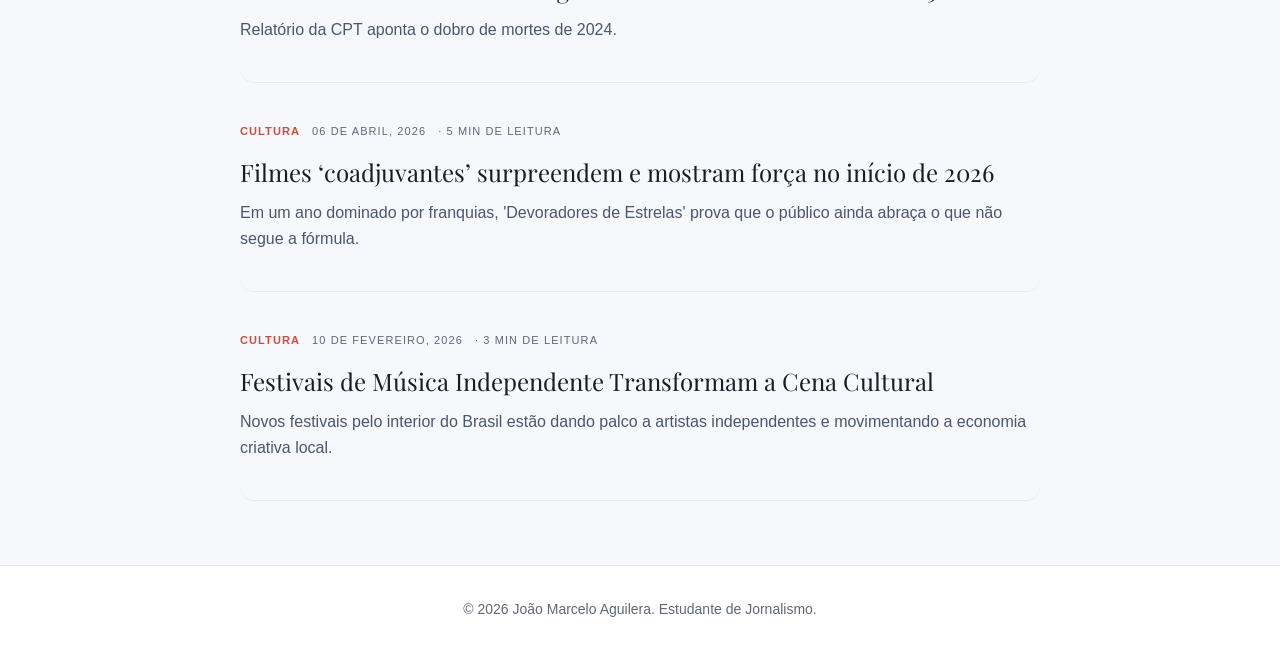
==== commit d613d289: "Correção link currículo" ====
--- a/index.html
+++ b/index.html
@@ -61,6 +61,7 @@
                             <polyline points="7 10 12 15 17 10"/>
                                 <line x1="12" y1="15" x2="12" y2="3"/>
                         </svg>
+                    </a>
                 </div>
             </div>
         </section>
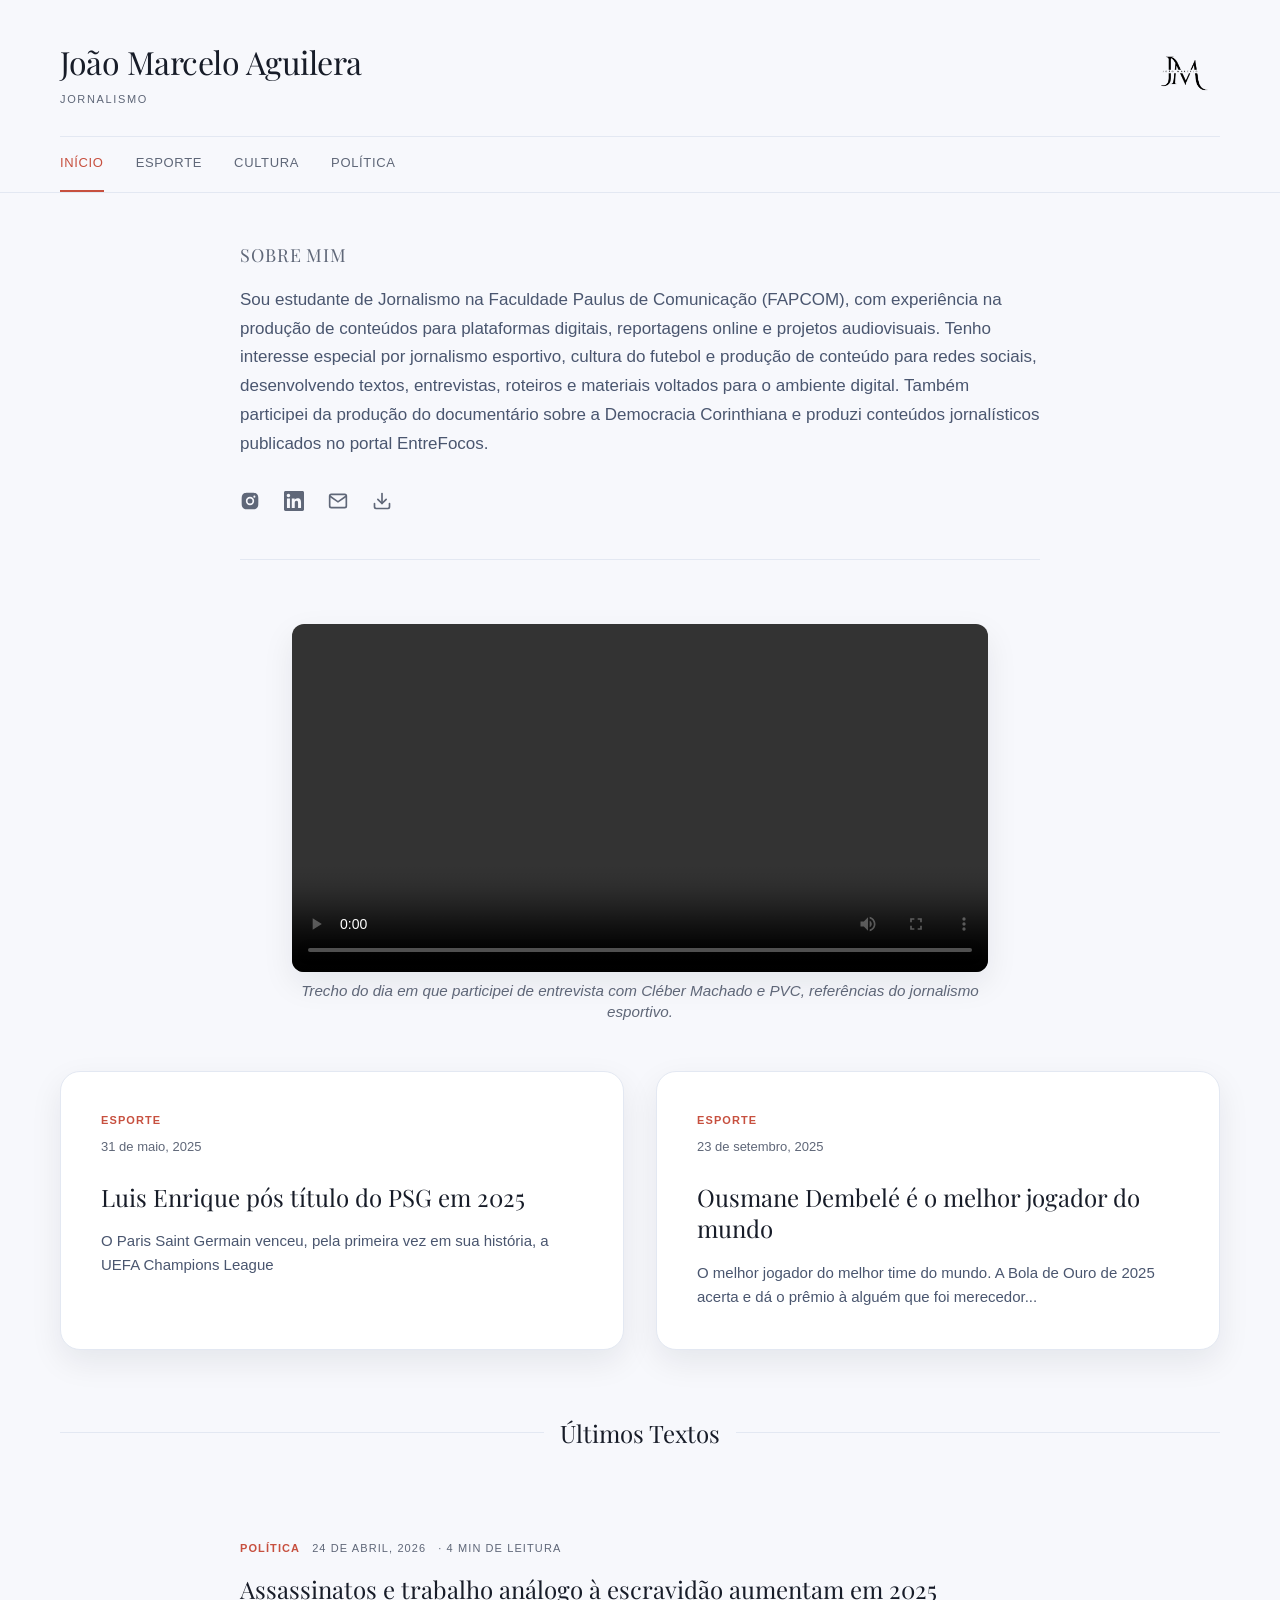
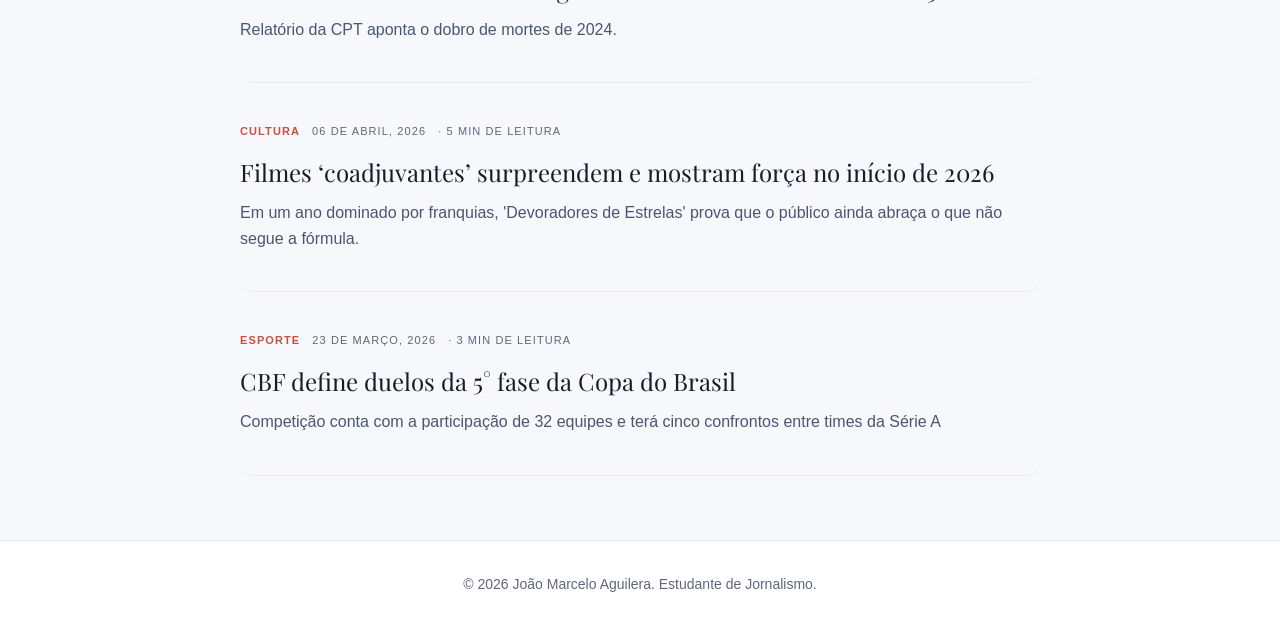
==== commit d8c7f2be: "Correção Seção Esporte" ====
--- a/index.html
+++ b/index.html
@@ -129,12 +129,12 @@
 
             <a href="pages/artigos/artigo3.html" class="article-card">
                 <div class="article-meta">
-                    <span class="category cultura">CULTURA</span>
-                    <span class="date">10 de fevereiro, 2026</span>
+                    <span class="category esporte">ESPORTE</span>
+                    <span class="date">23 de março, 2026</span>
                     <span class="read-time">· 3 min de leitura</span>
                 </div>
-                <h2>Festivais de Música Independente Transformam a Cena Cultural</h2>
-                <p>Novos festivais pelo interior do Brasil estão dando palco a artistas independentes e movimentando a economia criativa local.</p>
+                <h2>CBF define duelos da 5° fase da Copa do Brasil</h2>
+                <p>Competição conta com a participação de 32 equipes e terá cinco confrontos entre times da Série A</p>
             </a>
         </section>
     </main>
